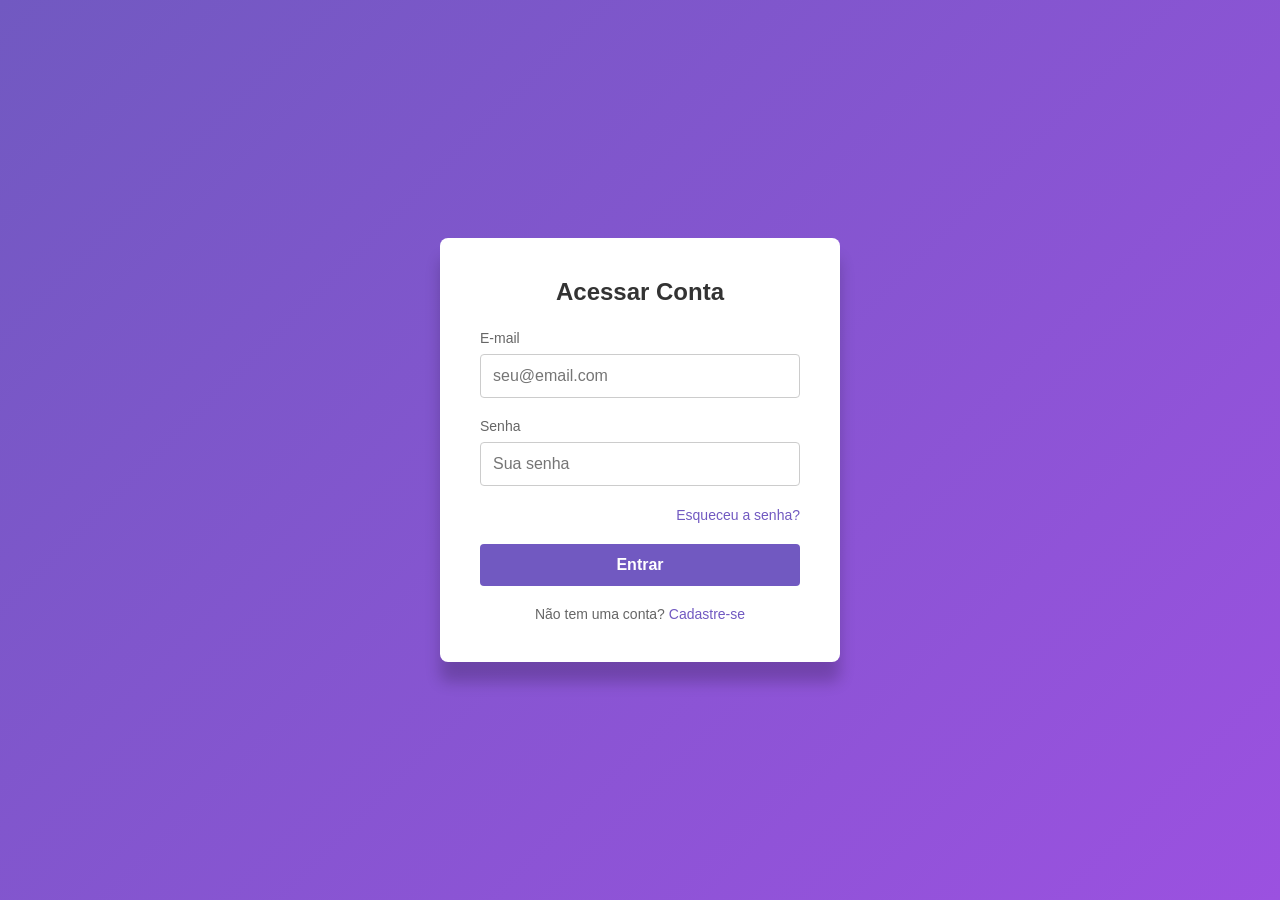
==== projeto-streaming/index.html @ 6c991c25 "coloquei email" ====
<!DOCTYPE html>
<html lang="pt-BR">
<head>
    <meta charset="UTF-8">
    <meta name="viewport" content="width=device-width, initial-scale=1.0">
    <title>Tela de Login</title>
    <link rel="stylesheet" href="style.css">
</head>
<body>
    <div class="login-container">
        <h2>Acessar Conta</h2>
        <form action="#" method="POST">
            <div class="input-group">
                <label for="email">E-mail</label>
                <input type="email" id="email" name="email" placeholder="seu@email.com" required>
            </div>
            
            <div class="input-group">
                <label for="password">Senha</label>
                <input type="password" id="password" name="password" placeholder="Sua senha" required>
            </div>
            
            <div class="actions">
                <a href="#">Esqueceu a senha?</a>
            </div>
            
            <button type="submit" class="btn-login">Entrar</button>
        </form>
        <p class="signup-text">Não tem uma conta? <a href="#">Cadastre-se</a></p>
    </div>
</body>
</html>
---- projeto-streaming/style.css ----
/* Reset básico de estilos */
* {
    margin: 0;
    padding: 0;
    box-sizing: border-box;
    font-family: 'Segoe UI', Tahoma, Geneva, Verdana, sans-serif;
}

body {
    background: linear-gradient(135deg, #7159c1, #9b51e0);
    height: 100vh;
    display: flex;
    justify-content: center;
    align-items: center;
}

/* Caixa do Login */
.login-container {
    background-color: #ffffff;
    padding: 40px;
    border-radius: 8px;
    box-shadow: 0 20px 15px rgba(0, 0, 0, 0.2);
    width: 100%;
    max-width: 400px;
}

.login-container h2 {
    text-align: center;
    margin-bottom: 24px;
    color: #333;
}

/* Campos de Entrada */
.input-group {
    margin-bottom: 20px;
}

.input-group label {
    display: block;
    margin-bottom: 8px;
    color: #666;
    font-size: 14px;
}

.input-group input {
    width: 100%;
    padding: 12px;
    border: 1px solid #ccc;
    border-radius: 4px;
    font-size: 16px;
    outline: none;
    transition: border-color 0.3s;
}

.input-group input:focus {
    border-color: #7159c1;
}

/* Links e Ações */
.actions {
    margin-bottom: 20px;
    text-align: right;
}

.actions a, .signup-text a {
    color: #7159c1;
    text-decoration: none;
    font-size: 14px;
}

.actions a:hover, .signup-text a:hover {
    text-decoration: underline;
}

/* Botão */
.btn-login {
    width: 100%;
    padding: 12px;
    background-color: #7159c1;
    color: white;
    border: none;
    border-radius: 4px;
    font-size: 16px;
    font-weight: bold;
    cursor: pointer;
    transition: background 0.3s;
}

.btn-login:hover {
    background-color: #5a43a8;
}

/* Texto de Cadastro */
.signup-text {
    text-align: center;
    margin-top: 20px;
    font-size: 14px;
    color: #666;
}
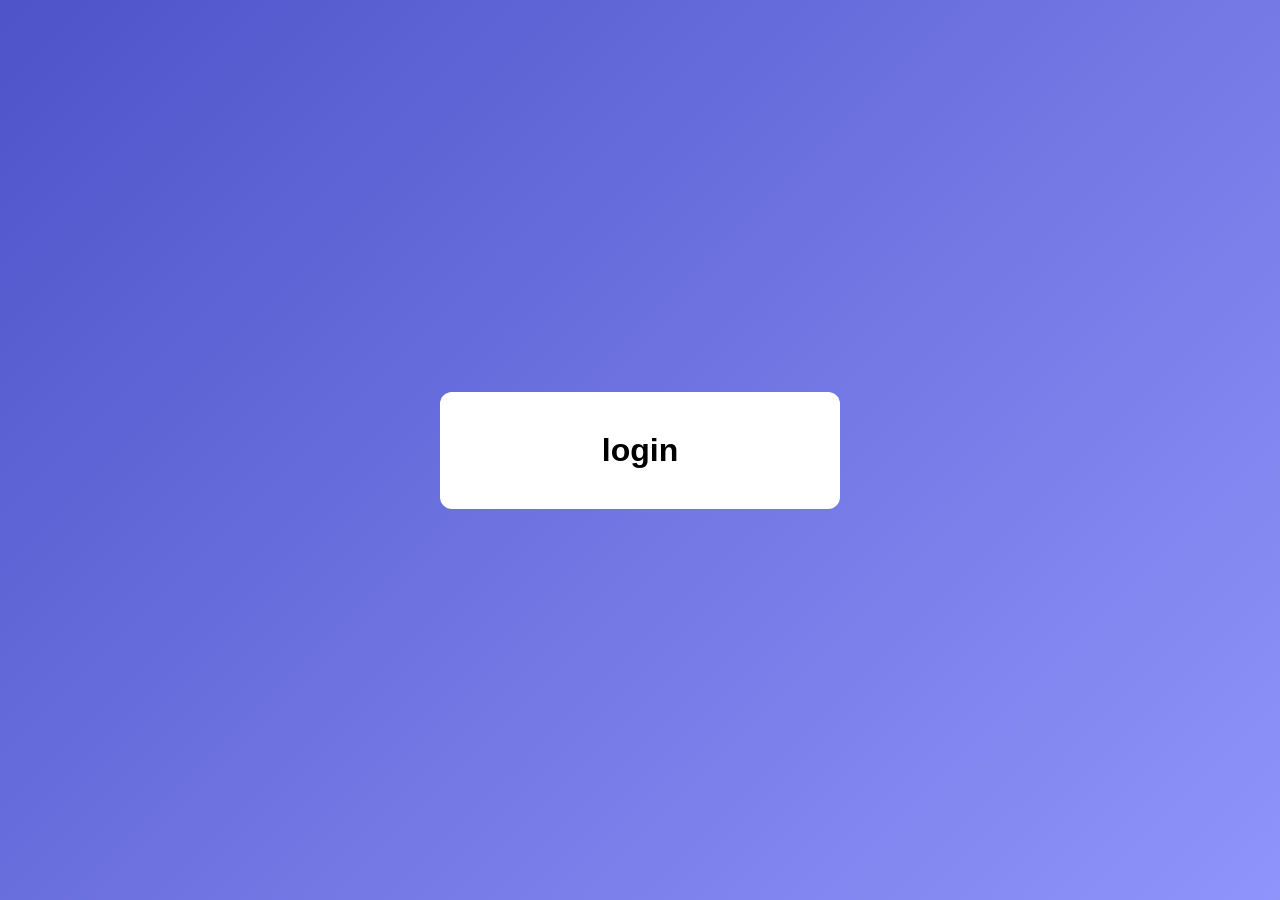
==== commit 1ed3e7ac: "Finalização(com certeza)" ====
--- a/projeto-streaming/index.html
+++ b/projeto-streaming/index.html
@@ -1,32 +1,15 @@
 <!DOCTYPE html>
-<html lang="pt-BR">
+<html lang="en">
 <head>
     <meta charset="UTF-8">
     <meta name="viewport" content="width=device-width, initial-scale=1.0">
-    <title>Tela de Login</title>
+    <title>Document</title>
     <link rel="stylesheet" href="style.css">
 </head>
 <body>
-    <div class="login-container">
-        <h2>Acessar Conta</h2>
-        <form action="#" method="POST">
-            <div class="input-group">
-                <label for="email">E-mail</label>
-                <input type="email" id="email" name="email" placeholder="seu@email.com" required>
-            </div>
-            
-            <div class="input-group">
-                <label for="password">Senha</label>
-                <input type="password" id="password" name="password" placeholder="Sua senha" required>
-            </div>
-            
-            <div class="actions">
-                <a href="#">Esqueceu a senha?</a>
-            </div>
-            
-            <button type="submit" class="btn-login">Entrar</button>
-        </form>
-        <p class="signup-text">Não tem uma conta? <a href="#">Cadastre-se</a></p>
+    <div class="login-box">
+        <h1>login</h1>
+        <div></div>
     </div>
 </body>
 </html>
--- a/projeto-streaming/style.css
+++ b/projeto-streaming/style.css
@@ -1,99 +1,26 @@
-/* Reset básico de estilos */
 * {
     margin: 0;
     padding: 0;
-    box-sizing: border-box;
-    font-family: 'Segoe UI', Tahoma, Geneva, Verdana, sans-serif;
+    box-sizing: border-box; 
+    font-family: 'Segoe UI', sans-serif;
 }
 
 body {
-    background: linear-gradient(135deg, #7159c1, #9b51e0);
-    height: 100vh;
     display: flex;
-    justify-content: center;
-    align-items: center;
+    justify-content: center; /* CORRIGIDO: Alinha na horizontal */
+    align-items: center;     /* Alinha na vertical */
+    min-height: 100vh;       /* O pai ocupa a tela inteira */
+    background: linear-gradient(135deg, #4e54c8, #8f94fb);
 }
 
-/* Caixa do Login */
-.login-container {
-    background-color: #ffffff;
+.login-box {
+    background-color: white;
     padding: 40px;
-    border-radius: 8px;
-    box-shadow: 0 20px 15px rgba(0, 0, 0, 0.2);
+    border-radius: 12px;
+    text-align: center;
+    
+    /* REMOVIDO: O display: flex e o 100vh saíram daqui */
+    /* OPCIONAL: Você pode definir uma largura máxima para ela não esticar */
     width: 100%;
-    max-width: 400px;
-}
-
-.login-container h2 {
-    text-align: center;
-    margin-bottom: 24px;
-    color: #333;
-}
-
-/* Campos de Entrada */
-.input-group {
-    margin-bottom: 20px;
-}
-
-.input-group label {
-    display: block;
-    margin-bottom: 8px;
-    color: #666;
-    font-size: 14px;
-}
-
-.input-group input {
-    width: 100%;
-    padding: 12px;
-    border: 1px solid #ccc;
-    border-radius: 4px;
-    font-size: 16px;
-    outline: none;
-    transition: border-color 0.3s;
-}
-
-.input-group input:focus {
-    border-color: #7159c1;
-}
-
-/* Links e Ações */
-.actions {
-    margin-bottom: 20px;
-    text-align: right;
-}
-
-.actions a, .signup-text a {
-    color: #7159c1;
-    text-decoration: none;
-    font-size: 14px;
-}
-
-.actions a:hover, .signup-text a:hover {
-    text-decoration: underline;
-}
-
-/* Botão */
-.btn-login {
-    width: 100%;
-    padding: 12px;
-    background-color: #7159c1;
-    color: white;
-    border: none;
-    border-radius: 4px;
-    font-size: 16px;
-    font-weight: bold;
-    cursor: pointer;
-    transition: background 0.3s;
-}
-
-.btn-login:hover {
-    background-color: #5a43a8;
-}
-
-/* Texto de Cadastro */
-.signup-text {
-    text-align: center;
-    margin-top: 20px;
-    font-size: 14px;
-    color: #666;
+    max-width: 400px; 
 }
